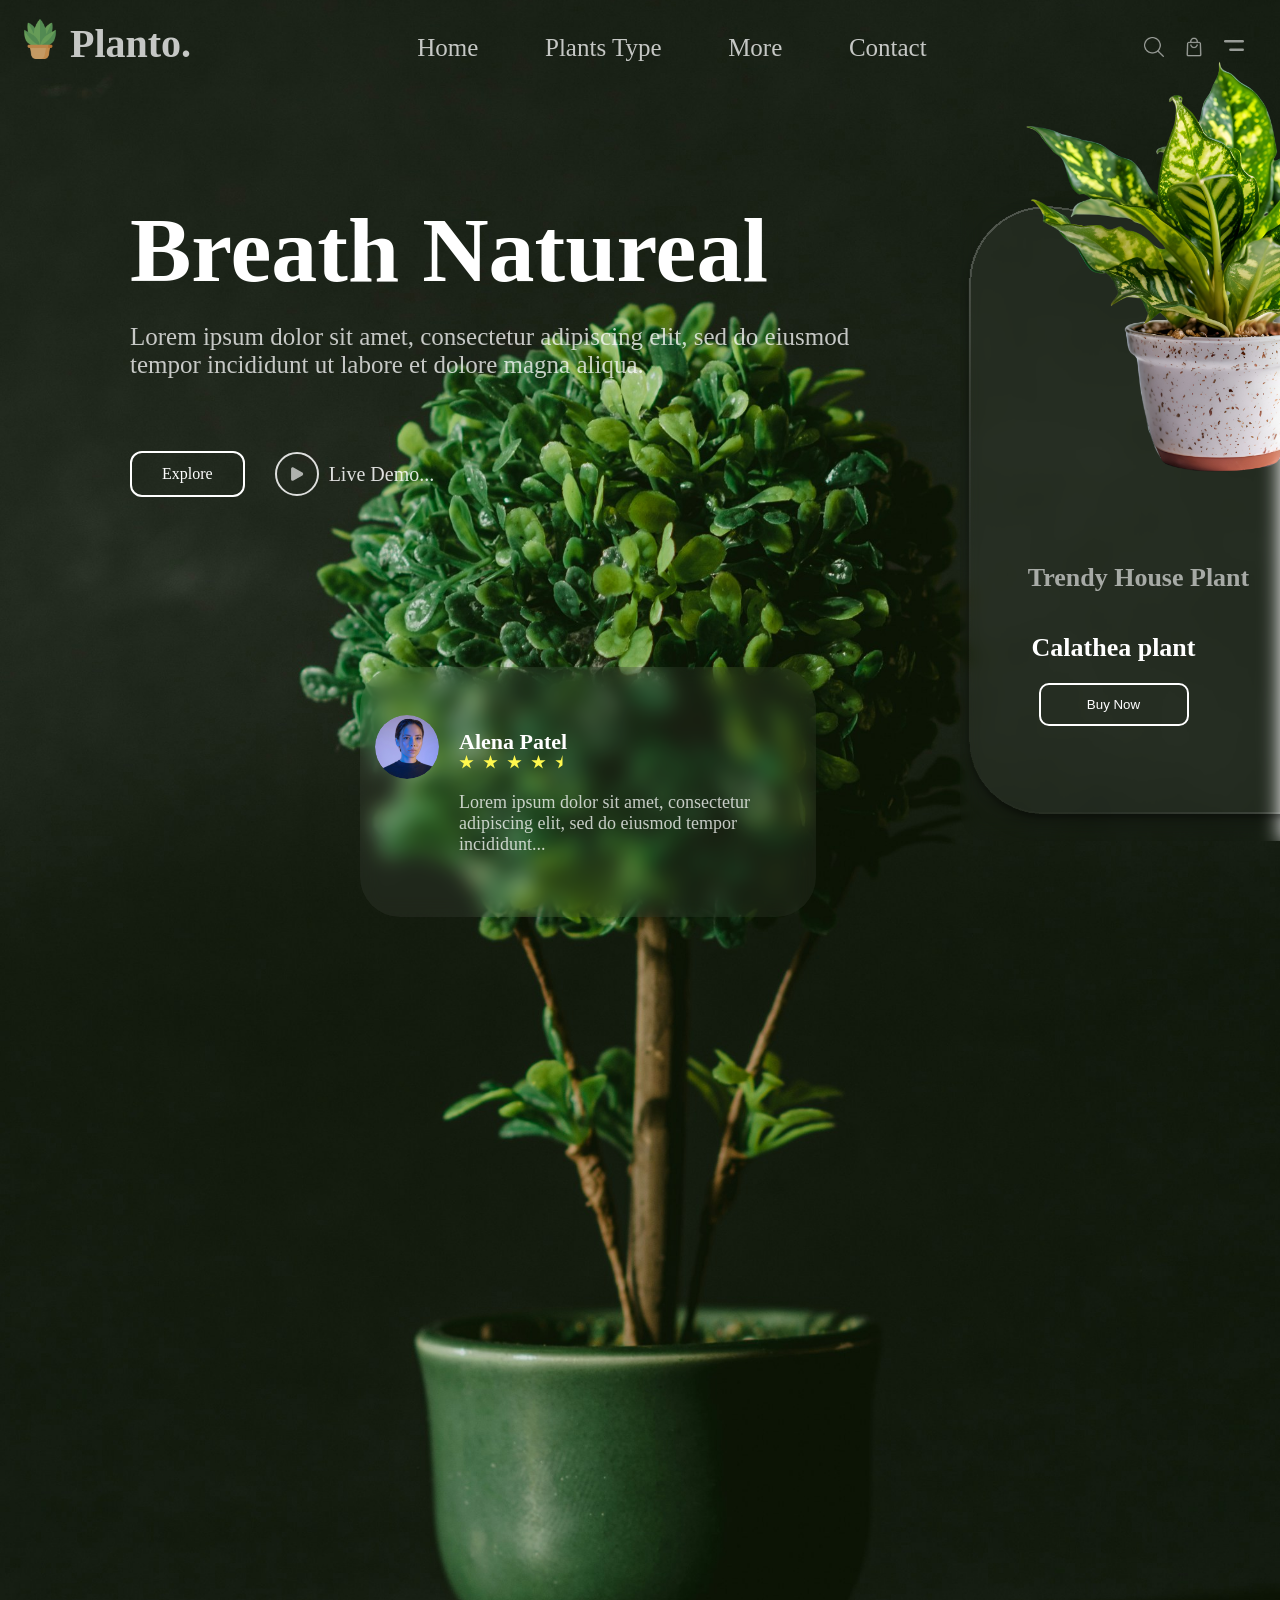
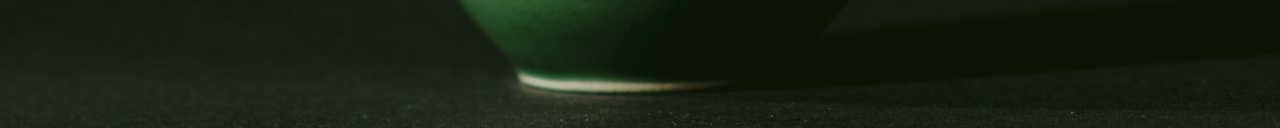
==== index.html @ 2a3813ea "changed" ====
<!DOCTYPE html>
<html lang="en">

<head>
    <meta charset="UTF-8">
    <meta name="viewport" content="width=device-width, initial-scale=1.0">
    <title>PLANTO</title>
    <link rel="stylesheet" href="style.css">
</head>

<body>
    <div class="box"></div>
    <header>
        <h3 class="Planto">Planto.</h3>

        <div class="nav">

            <ul class="headnav">
                <li>Home</li>
                <li>Plants Type</li>
                <li>More</li>
                <li>Contact</li>
            </ul>

            <div class="icon">
                <a href="#"><img src="img/search-interface-symbol 1.svg  " alt="icon"></a>
                <a href="#"> <img src="img/bag 1.svg" alt="icon"></a>
                <a href="#"> <img src="img/Group 3.svg" alt=""></a>

            </div>
        </div>
    </header>
    <main>
       <section class="hero">
  <div class="hero__content">
    <h1>Breath Natureal</h1>
    <p>Lorem ipsum dolor sit amet, consectetur adipiscing elit, sed do eiusmod tempor incididunt ut labore et dolore magna aliqua.</p><br>
    
    <div class="hero__buttons">
      <a href="#" class="btn">Explore</a>
     <div class="live-demo">
  <div class="circle">
  
    <img src="img/Polygon 2.svg" alt="play icon" />
  </div>
  <span>Live Demo...</span>
</div>

    </div>
  </div>

  <div class="hero__image"></div>

  <div class="hero__card">
    <img src="img/c8eb5b1abede1308e0eaf899d1f7faae62a0c2f6.png" alt="plant">
    <h5>Trendy House Plant</h5>
    <h2>Calathea plant</h2>
    <button>Buy Now</button>
  </div>

  <div class="hero__review">
    <img src="img/unsplash_3TLl_97HNJo.svg" class="avatar" />
    <div class="review__info">
      <p class="name">Alena Patel</p>
      <img src="img/Group 7.svg" alt="stars" ><br><br>
      <p class="text">Lorem ipsum dolor sit amet, consectetur adipiscing elit, sed do eiusmod tempor incididunt...</p>
    </div>
  </div>
</section>


    </main>


</body>

</html>
---- style.css ----
* {
    margin: 0;
    padding: 0;
    box-sizing: border-box;
}

html {
    font-family: inherit, "Inter", sans-serif;
    scroll-behavior: smooth;
}

/* .lalala */

.box {
    position: absolute;
    width: 100%;
    height: 135vw;
    background: url(img/fa0765984e44f85e1a04562f820f1492949a1257.jpg);
    z-index: -1;
    background-position: center;
    background-size: cover;
}


/*                    header start      */
header {
    width: 100%;
    height: 13vh;

}

.Planto {
    position: relative;
    width: 99px;
    height: 34px;
    font-size: 40px;
    top: 20px;
    left: 70px;
    opacity: 0.75;
    color: white;
    z-index: 1;

}


.Planto::before {
    display: inline-block;
    left: -50px;
    top: -1px;
    content: "";
    position: absolute;
    width: 40px;
    height: 40px;
    background: url(img/5e88b52117aa40baa6a96e43b5c4e57858edaa47.png);
    background-size: cover;
    z-index: 10;
}



.nav {
    display: flex;
    width: 100%;
    justify-content: flex-end;
    align-items: center;


}

.headnav {
    display: flex;
    justify-content: space-around;
    flex-wrap: wrap;
    font-size: 25px;
    width: 45%;
    height: 26px;
    top: 66px;
    left: 20%;
    opacity: 0.75;
    color: white;
    list-style: none;
}

.icon {

    width: 30%;
    height: 20px;
    display: flex;
    justify-content: end;
    opacity: 0.75;
    padding-right: 2%;


    img {
        margin-inline: 10px;
        width: 20px;

    }

}

/*                          header end            */
/*                          @media query for header  */
@media screen and (max-width: 480px) {

    header {
        height: 220vw;

    }

    .Planto {
        top: 33px;
        left: 30px;
        font-size: 15px;


    }

    .Planto::before {

        left: -45px;
        top: -6px;
        width: 80px;
        height: 80px;
    }

    .headnav {
        display: none;
    }



    img {
        margin-inline: 5px;

    }

}

@media screen and (max-width: 768px) {


    .Planto {
        top: 33px;
        left: 32px;
        font-size: 20px;


    }

    .Planto::before {

        left: -30px;
        top: -12px;
        width: 30px;
        height: 30px;
    }

    .headnav {
        display: none;
    }


}

@media screen and (max-width: 768px) {


    .headnav {
        font-size: 20px;
        width: 445px;
        height: 26px;
        top: 66px;
    }




}

.icon {
    width: 25%;
}

/*                           media query end                       */
/* ------------------------main start ------------------------------- */


.hero {
  display: grid;
  grid-template-areas: 
    "content image card"
    "review image card";
  grid-template-columns: 1fr 1fr 1fr;
  padding: 80px 60px;

  color: white;
  gap: 40px;
  position: relative;
}

.hero__content {
  grid-area: content;
  display: flex;
  flex-direction: column;
  justify-content: center;
  gap: 20px;
}

.hero__content h1 {
  font-size: 92px;
  font-weight: 600;
  margin-left: 70px;
}

.hero__content p {
  font-size: 25px;
  opacity: 0.75;
  border-radius: 3px;
  width: 750px;
  height: 50px;
    margin-left: 70px;
}

.hero__buttons {
  display: flex;
  align-items: center;
  gap: 30px;
  margin-top: 20px;
    margin-left: 70px;
}

.btn {
  padding: 12px 30px;
  border: 2px solid white;
  border-radius: 12px;
  background: transparent;
  color: white;
  text-decoration: none;
  font-size: 16px;
}

.live-demo {
  display: flex;
  align-items: center;
  gap: 10px;
  font-size: 16px;
  color: white;
  opacity: 0.85;
}
span{
    font-size: 20px;
}

.circle {
  width: 44px;
  height: 44px;
  border: 2px solid white;
  border-radius: 50%;
  display: flex;
  align-items: center;
  justify-content: center;
}
.circle img {
  width: 14px;
  height: 14px;
}

.hero__image {


  
  height: 500px;
  position: absolute;
  left: 33%;
  top: 50px;
  z-index: 0;
}



.hero__card {
  grid-area: card;
background-image: url(img/Rectangle\ 2.svg);
background-size: cover;
background-position: center;
width: 512px;
height: 644px;
  backdrop-filter: blur(10px);
  border-radius: 30px;
  padding: 30px;
  text-align: center;
  display: flex;
  flex-direction: column;
  align-items: center;
  justify-content: center;
}

.hero__card img {
 
  object-fit: contain;
  margin-bottom: 70px;
  width: 459px;
  height: 450px;
  margin-top: -270px;
}

.hero__card h5 {
  font-size: 26px;
  opacity: 0.6;
  margin-bottom: 40px;
  margin-left:-155px;
  
}

.hero__card h2 {
  font-size: 26px;
  margin-bottom: 20px;
   margin-left:-205px;
}

.hero__card button {
  padding: 12px 28px;
  border: 2px solid white;
  background: transparent;
  color: white;
  border-radius: 10px;
  cursor: pointer;
    margin-left:-205px;
    width: 150px;
}


.hero__review {
  grid-area: review;
  background: rgba(255, 255, 255, 0.05);
  backdrop-filter: blur(10px);
  border-radius: 40px;
 display: flex;
  gap: 20px;
  align-items: center;
  width: 456px;
  height: 250px;
  margin-left: 300px;
  margin-top: 130px;


}

.avatar {
  width: 64px;
  height: 64px;
  border-radius: 50%;
  margin-top: -90px;
  margin-left:15px;
}

.review__info .name {
  font-weight: bold;
  font-size: 22px;


}

.review__info .text {
 
  font-size: 18px;
  opacity: 0.75;
}

    

/* -------------main-section1 end--------- */

/* ---------@media query for section1----------- */
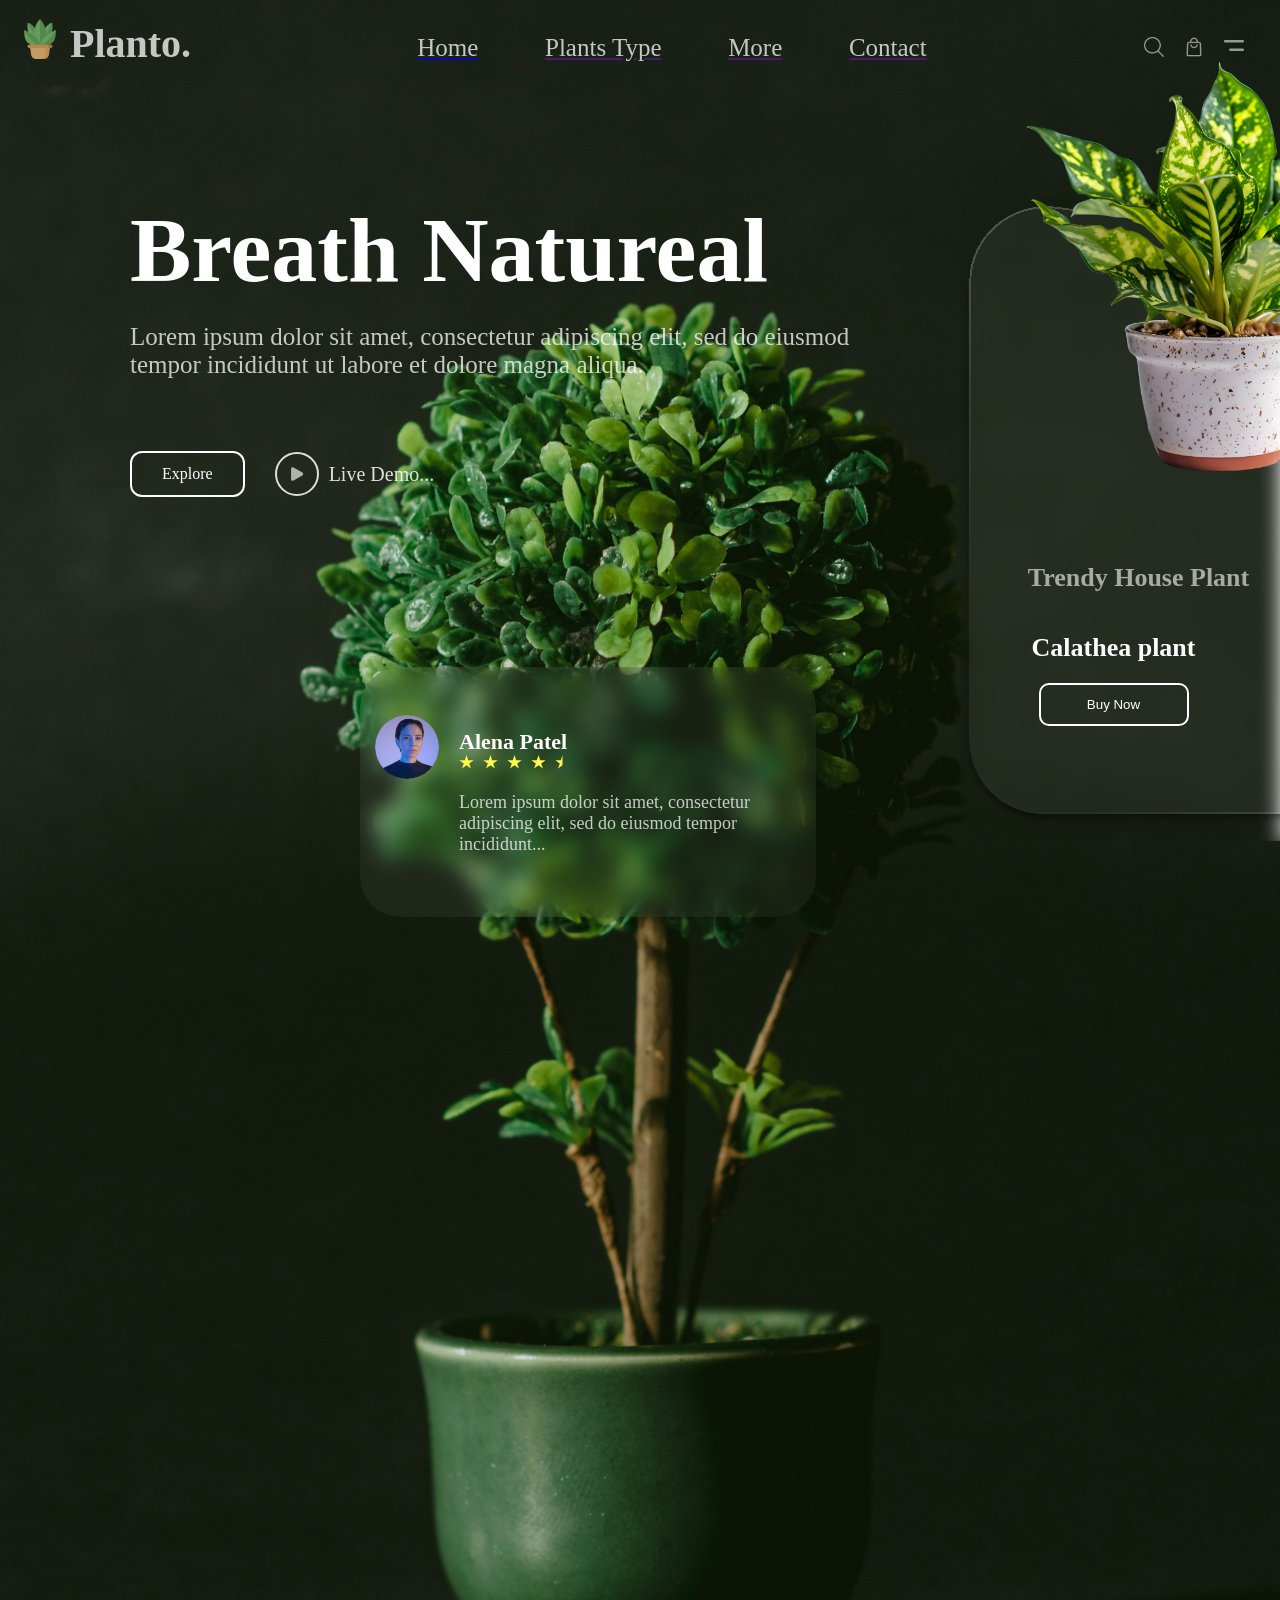
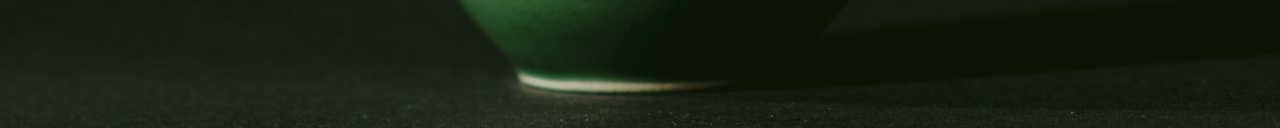
==== commit 9067ff31: "chanced" ====
--- a/index.html
+++ b/index.html
@@ -2,74 +2,82 @@
 <html lang="en">
 
 <head>
-    <meta charset="UTF-8">
-    <meta name="viewport" content="width=device-width, initial-scale=1.0">
-    <title>PLANTO</title>
-    <link rel="stylesheet" href="style.css">
+  <meta charset="UTF-8">
+  <meta name="viewport" content="width=device-width, initial-scale=1.0">
+  <title>PLANTO</title>
+  <link rel="stylesheet" href="style.css">
 </head>
 
 <body>
-    <div class="box"></div>
-    <header>
-        <h3 class="Planto">Planto.</h3>
+  <div class="box"></div>
+  <header>
+    <h3 class="Planto">Planto.</h3>
 
-        <div class="nav">
+    <div class="nav">
 
-            <ul class="headnav">
-                <li>Home</li>
-                <li>Plants Type</li>
-                <li>More</li>
-                <li>Contact</li>
-            </ul>
+      <ul class="headnav">
+        <a href="#">
+          <li>Home</li>
+        </a>
+     <a href="">   <li>Plants Type</li></a>
+        <a href="">
+          <li>More</li>
+        </a>
+        <a href="">
+          <li>Contact</li>
+        </a>
+      </ul>
 
-            <div class="icon">
-                <a href="#"><img src="img/search-interface-symbol 1.svg  " alt="icon"></a>
-                <a href="#"> <img src="img/bag 1.svg" alt="icon"></a>
-                <a href="#"> <img src="img/Group 3.svg" alt=""></a>
+      <div class="icon">
+        <a href="#"><img src="img/search-interface-symbol 1.svg  " alt="icon"></a>  
+        <a href="#"> <img src="img/bag 1.svg" alt="icon"></a>
+        <a href="#"> <img src="img/Group 3.svg" alt=""></a>
 
+      </div>
+    </div>
+  </header>
+  <main>
+    <section class="hero">
+      <div class="hero__content">
+        <h1>Breath Natureal</h1>
+        <p>Lorem ipsum dolor sit amet, consectetur adipiscing elit, sed do eiusmod tempor incididunt ut labore et dolore
+          magna aliqua.</p><br>
+
+        <div class="hero__buttons">
+          <a href="#" class="btn">Explore</a>
+          <div class="live-demo">
+            <div class="circle">
+
+              <img src="img/Polygon 2.svg" alt="play icon" />
             </div>
+            <span>Live Demo...</span>
+          </div>
+
         </div>
-    </header>
-    <main>
-       <section class="hero">
-  <div class="hero__content">
-    <h1>Breath Natureal</h1>
-    <p>Lorem ipsum dolor sit amet, consectetur adipiscing elit, sed do eiusmod tempor incididunt ut labore et dolore magna aliqua.</p><br>
-    
-    <div class="hero__buttons">
-      <a href="#" class="btn">Explore</a>
-     <div class="live-demo">
-  <div class="circle">
-  
-    <img src="img/Polygon 2.svg" alt="play icon" />
-  </div>
-  <span>Live Demo...</span>
-</div>
+      </div>
 
-    </div>
-  </div>
+      <div class="hero__image"></div>
 
-  <div class="hero__image"></div>
+      <div class="hero__card">
+        <img src="img/c8eb5b1abede1308e0eaf899d1f7faae62a0c2f6.png" alt="plant">
+        <h5>Trendy House Plant</h5>
+        <h2>Calathea plant</h2>
+        <button>Buy Now</button>
+      </div>
 
-  <div class="hero__card">
-    <img src="img/c8eb5b1abede1308e0eaf899d1f7faae62a0c2f6.png" alt="plant">
-    <h5>Trendy House Plant</h5>
-    <h2>Calathea plant</h2>
-    <button>Buy Now</button>
-  </div>
-
-  <div class="hero__review">
-    <img src="img/unsplash_3TLl_97HNJo.svg" class="avatar" />
-    <div class="review__info">
-      <p class="name">Alena Patel</p>
-      <img src="img/Group 7.svg" alt="stars" ><br><br>
-      <p class="text">Lorem ipsum dolor sit amet, consectetur adipiscing elit, sed do eiusmod tempor incididunt...</p>
-    </div>
-  </div>
-</section>
+      <div class="hero__review">
+        <img src="img/unsplash_3TLl_97HNJo.svg" class="avatar" />
+        <div class="review__info">
+          <p class="name">Alena Patel</p>
+          <img src="img/Group 7.svg" alt="stars"><br><br>
+          <p class="text">Lorem ipsum dolor sit amet, consectetur adipiscing elit, sed do eiusmod tempor incididunt...
+          </p>
+        </div>
+      </div>
+    </section>
 
 
-    </main>
+  </main>
 
 
 </body>
--- a/style.css
+++ b/style.css
@@ -1,164 +1,186 @@
 * {
-    margin: 0;
-    padding: 0;
-    box-sizing: border-box;
+  margin: 0;
+  padding: 0;
+  box-sizing: border-box;
 }
 
 html {
-    font-family: inherit, "Inter", sans-serif;
-    scroll-behavior: smooth;
+  font-family: inherit, "Inter", sans-serif;
+  scroll-behavior: smooth;
 }
 
 /* .lalala */
 
 .box {
-    position: absolute;
-    width: 100%;
-    height: 135vw;
-    background: url(img/fa0765984e44f85e1a04562f820f1492949a1257.jpg);
-    z-index: -1;
-    background-position: center;
-    background-size: cover;
+  position: absolute;
+  width: 100%;
+  height: 135vw;
+  background: url(img/fa0765984e44f85e1a04562f820f1492949a1257.jpg);
+  z-index: -1;
+  background-position: center;
+  background-size: cover;
 }
 
 
 /*                    header start      */
 header {
-    width: 100%;
-    height: 13vh;
+  width: 100%;
+  height: 13vh;
 
 }
 
 .Planto {
-    position: relative;
-    width: 99px;
-    height: 34px;
-    font-size: 40px;
-    top: 20px;
-    left: 70px;
-    opacity: 0.75;
-    color: white;
-    z-index: 1;
-
-}
+  position: relative;
+  width: 99px;
+  height: 34px;
+  font-size: 40px;
+  top: 20px;
+  left: 70px;
+  opacity: 0.75;
+  color: white;
+  z-index: 1;
+  transition: all 0.3s ease;
+}
+
+.Planto:hover {
+  color: #23ce3a;
+  opacity: 1;
+  transform: scale(1.05);
+}
+
 
 
 .Planto::before {
-    display: inline-block;
-    left: -50px;
-    top: -1px;
-    content: "";
-    position: absolute;
-    width: 40px;
-    height: 40px;
-    background: url(img/5e88b52117aa40baa6a96e43b5c4e57858edaa47.png);
-    background-size: cover;
-    z-index: 10;
+  display: inline-block;
+  left: -50px;
+  top: -1px;
+  content: "";
+  position: absolute;
+  width: 40px;
+  height: 40px;
+  background: url(img/5e88b52117aa40baa6a96e43b5c4e57858edaa47.png);
+  background-size: cover;
+  z-index: 10;
 }
 
 
 
 .nav {
-    display: flex;
-    width: 100%;
-    justify-content: flex-end;
-    align-items: center;
+  display: flex;
+  width: 100%;
+  justify-content: flex-end;
+  align-items: center;
 
 
 }
 
 .headnav {
-    display: flex;
-    justify-content: space-around;
-    flex-wrap: wrap;
-    font-size: 25px;
-    width: 45%;
-    height: 26px;
-    top: 66px;
-    left: 20%;
-    opacity: 0.75;
-    color: white;
-    list-style: none;
-}
+  display: flex;
+  justify-content: space-around;
+  flex-wrap: wrap;
+  font-size: 25px;
+  width: 45%;
+  height: 26px;
+  top: 66px;
+  left: 20%;
+  opacity: 0.75;
+  color: white;
+
+
+
+
+  a {
+    li {
+      color: white;
+      list-style: none;
+    }
+
+  }
+}
+
+
 
 .icon {
-
-    width: 30%;
-    height: 20px;
-    display: flex;
-    justify-content: end;
-    opacity: 0.75;
-    padding-right: 2%;
-
-
-    img {
-        margin-inline: 10px;
-        width: 20px;
-
-    }
-
-}
+  width: 30%;
+  height: 20px;
+  display: flex;
+  justify-content: end;
+  opacity: 0.75;
+  padding-right: 2%;
+}
+
+.icon a img {
+  margin-inline: 10px;
+  width: 20px;
+  transition: transform 0.3s ease, opacity 0.3s ease;
+}
+
+.icon a img:hover {
+  transform: scale(1.2);
+  opacity: 1;
+}
+
 
 /*                          header end            */
 /*                          @media query for header  */
 @media screen and (max-width: 480px) {
 
-    header {
-        height: 220vw;
-
-    }
-
-    .Planto {
-        top: 33px;
-        left: 30px;
-        font-size: 15px;
-
-
-    }
-
-    .Planto::before {
-
-        left: -45px;
-        top: -6px;
-        width: 80px;
-        height: 80px;
-    }
-
-    .headnav {
-        display: none;
-    }
-
-
-
-    img {
-        margin-inline: 5px;
-
-    }
+  header {
+    height: 220vw;
+
+  }
+
+  .Planto {
+    top: 33px;
+    left: 30px;
+    font-size: 15px;
+
+
+  }
+
+  .Planto::before {
+
+    left: -45px;
+    top: -6px;
+    width: 80px;
+    height: 80px;
+  }
+
+  .headnav {
+    display: none;
+  }
+
+
+
+  img {
+    margin-inline: 5px;
+
+  }
 
 }
 
 @media screen and (max-width: 768px) {
 
 
-    .Planto {
-        top: 33px;
-        left: 32px;
-        font-size: 20px;
-
-
-    }
-
-    .Planto::before {
-
-        left: -30px;
-        top: -12px;
-        width: 30px;
-        height: 30px;
-    }
-
-    .headnav {
-        display: none;
-    }
+  .Planto {
+    top: 33px;
+    left: 32px;
+    font-size: 20px;
+
+
+  }
+
+  .Planto::before {
+
+    left: -30px;
+    top: -12px;
+    width: 30px;
+    height: 30px;
+  }
+
+  .headnav {
+    display: none;
+  }
 
 
 }
@@ -166,12 +188,12 @@
 @media screen and (max-width: 768px) {
 
 
-    .headnav {
-        font-size: 20px;
-        width: 445px;
-        height: 26px;
-        top: 66px;
-    }
+  .headnav {
+    font-size: 20px;
+    width: 445px;
+    height: 26px;
+    top: 66px;
+  }
 
 
 
@@ -179,7 +201,7 @@
 }
 
 .icon {
-    width: 25%;
+  width: 25%;
 }
 
 /*                           media query end                       */
@@ -188,7 +210,7 @@
 
 .hero {
   display: grid;
-  grid-template-areas: 
+  grid-template-areas:
     "content image card"
     "review image card";
   grid-template-columns: 1fr 1fr 1fr;
@@ -219,7 +241,7 @@
   border-radius: 3px;
   width: 750px;
   height: 50px;
-    margin-left: 70px;
+  margin-left: 70px;
 }
 
 .hero__buttons {
@@ -227,7 +249,7 @@
   align-items: center;
   gap: 30px;
   margin-top: 20px;
-    margin-left: 70px;
+  margin-left: 70px;
 }
 
 .btn {
@@ -238,7 +260,15 @@
   color: white;
   text-decoration: none;
   font-size: 16px;
-}
+  transition: all 0.3s ease;
+}
+
+.btn:hover {
+  background-color: white;
+  color: black;
+  transform: scale(1.05);
+}
+
 
 .live-demo {
   display: flex;
@@ -248,8 +278,9 @@
   color: white;
   opacity: 0.85;
 }
-span{
-    font-size: 20px;
+
+span {
+  font-size: 20px;
 }
 
 .circle {
@@ -260,16 +291,30 @@
   display: flex;
   align-items: center;
   justify-content: center;
-}
+  transition: all 0.3s ease;
+  cursor: pointer;
+}
+
+.circle:hover {
+  background-color: white;
+  transform: scale(1.1);
+}
+
 .circle img {
   width: 14px;
   height: 14px;
-}
+  transition: filter 0.3s ease;
+}
+
+.circle:hover img {
+  filter: invert(1);
+}
+
 
 .hero__image {
 
 
-  
+
   height: 500px;
   position: absolute;
   left: 33%;
@@ -281,11 +326,11 @@
 
 .hero__card {
   grid-area: card;
-background-image: url(img/Rectangle\ 2.svg);
-background-size: cover;
-background-position: center;
-width: 512px;
-height: 644px;
+  background-image: url(img/Rectangle\ 2.svg);
+  background-size: cover;
+  background-position: center;
+  width: 512px;
+  height: 644px;
   backdrop-filter: blur(10px);
   border-radius: 30px;
   padding: 30px;
@@ -297,7 +342,7 @@
 }
 
 .hero__card img {
- 
+
   object-fit: contain;
   margin-bottom: 70px;
   width: 459px;
@@ -309,14 +354,14 @@
   font-size: 26px;
   opacity: 0.6;
   margin-bottom: 40px;
-  margin-left:-155px;
-  
+  margin-left: -155px;
+
 }
 
 .hero__card h2 {
   font-size: 26px;
   margin-bottom: 20px;
-   margin-left:-205px;
+  margin-left: -205px;
 }
 
 .hero__card button {
@@ -326,17 +371,23 @@
   color: white;
   border-radius: 10px;
   cursor: pointer;
-    margin-left:-205px;
-    width: 150px;
-}
-
+  margin-left: -205px;
+  width: 150px;
+  transition: all 0.3s ease;
+}
+
+.hero__card button:hover {
+  background-color: white;
+  color: black;
+  transform: scale(1.05);
+}
 
 .hero__review {
   grid-area: review;
   background: rgba(255, 255, 255, 0.05);
   backdrop-filter: blur(10px);
   border-radius: 40px;
- display: flex;
+  display: flex;
   gap: 20px;
   align-items: center;
   width: 456px;
@@ -352,7 +403,7 @@
   height: 64px;
   border-radius: 50%;
   margin-top: -90px;
-  margin-left:15px;
+  margin-left: 15px;
 }
 
 .review__info .name {
@@ -363,15 +414,167 @@
 }
 
 .review__info .text {
- 
+
   font-size: 18px;
   opacity: 0.75;
 }
 
-    
+
 
 /* -------------main-section1 end--------- */
 
 /* ---------@media query for section1----------- */
 
-
+@media screen and (max-width: 480px) {
+  .hero {
+    display: flex;
+    flex-direction: column;
+    padding: 20px 10px;
+    gap: 20px;
+  }
+
+  .hero__content h1 {
+    font-size: 28px;
+    margin-left: 0;
+    text-align: center;
+  }
+
+  .hero__content p {
+    font-size: 14px;
+    width: 100%;
+    height: auto;
+    margin-left: 0;
+    text-align: center;
+  }
+
+  .hero__buttons {
+    flex-direction: column;
+    align-items: center;
+    margin-left: 0;
+  }
+
+  .hero__image {
+    position: static;
+    height: 180px;
+    width: 100%;
+    background-size: cover;
+    background-repeat: no-repeat;
+    background-position: center;
+  }
+
+  .hero__card {
+    width: 100%;
+    height: auto;
+    padding: 15px;
+    background-size: cover;
+    margin: 0 auto;
+  }
+
+  .hero__card img {
+    width: 100%;
+    height: auto;
+    margin-top: 0;
+  }
+
+  .hero__card h5,
+  .hero__card h2,
+  .hero__card button {
+    margin-left: 0;
+    text-align: center;
+  }
+
+  .hero__review {
+    flex-direction: column;
+    width: 100%;
+    height: auto;
+    margin: 0 auto;
+    padding: 15px;
+    text-align: center;
+  }
+
+  .avatar {
+    margin: 0 auto;
+  }
+
+  .review__info .text {
+    font-size: 14px;
+  }
+
+  .review__info .name {
+    font-size: 16px;
+  }
+}
+
+@media screen and (max-width: 768px) {
+  .hero {
+    display: flex;
+    flex-direction: column;
+    padding: 20px;
+    gap: 30px;
+  }
+
+  .hero__content h1 {
+    font-size: 36px;
+    margin-left: 0;
+    text-align: center;
+  }
+
+  .hero__content p {
+    font-size: 16px;
+    width: 100%;
+    height: auto;
+    margin-left: 0;
+    text-align: center;
+  }
+
+  .hero__buttons {
+    flex-direction: column;
+    align-items: center;
+    margin-left: 0;
+  }
+
+  .hero__image {
+    position: static;
+    height: 200px;
+    width: 100%;
+    background-size: cover;
+  }
+
+  .hero__card {
+    width: 100%;
+    height: auto;
+    padding: 20px;
+    background-size: cover;
+    margin: 0 auto;
+  }
+
+  .hero__card img {
+    width: 100%;
+    height: auto;
+    margin-top: 0;
+  }
+
+  .hero__card h5,
+  .hero__card h2,
+  .hero__card button {
+    margin-left: 0;
+    text-align: center;
+  }
+
+  .hero__review {
+    flex-direction: column;
+    width: 100%;
+    height: auto;
+    margin: 0 auto;
+    padding: 15px;
+  }
+
+  .avatar {
+    margin: 0;
+  }
+
+  .review__info {
+    text-align: center;
+  }
+}
+
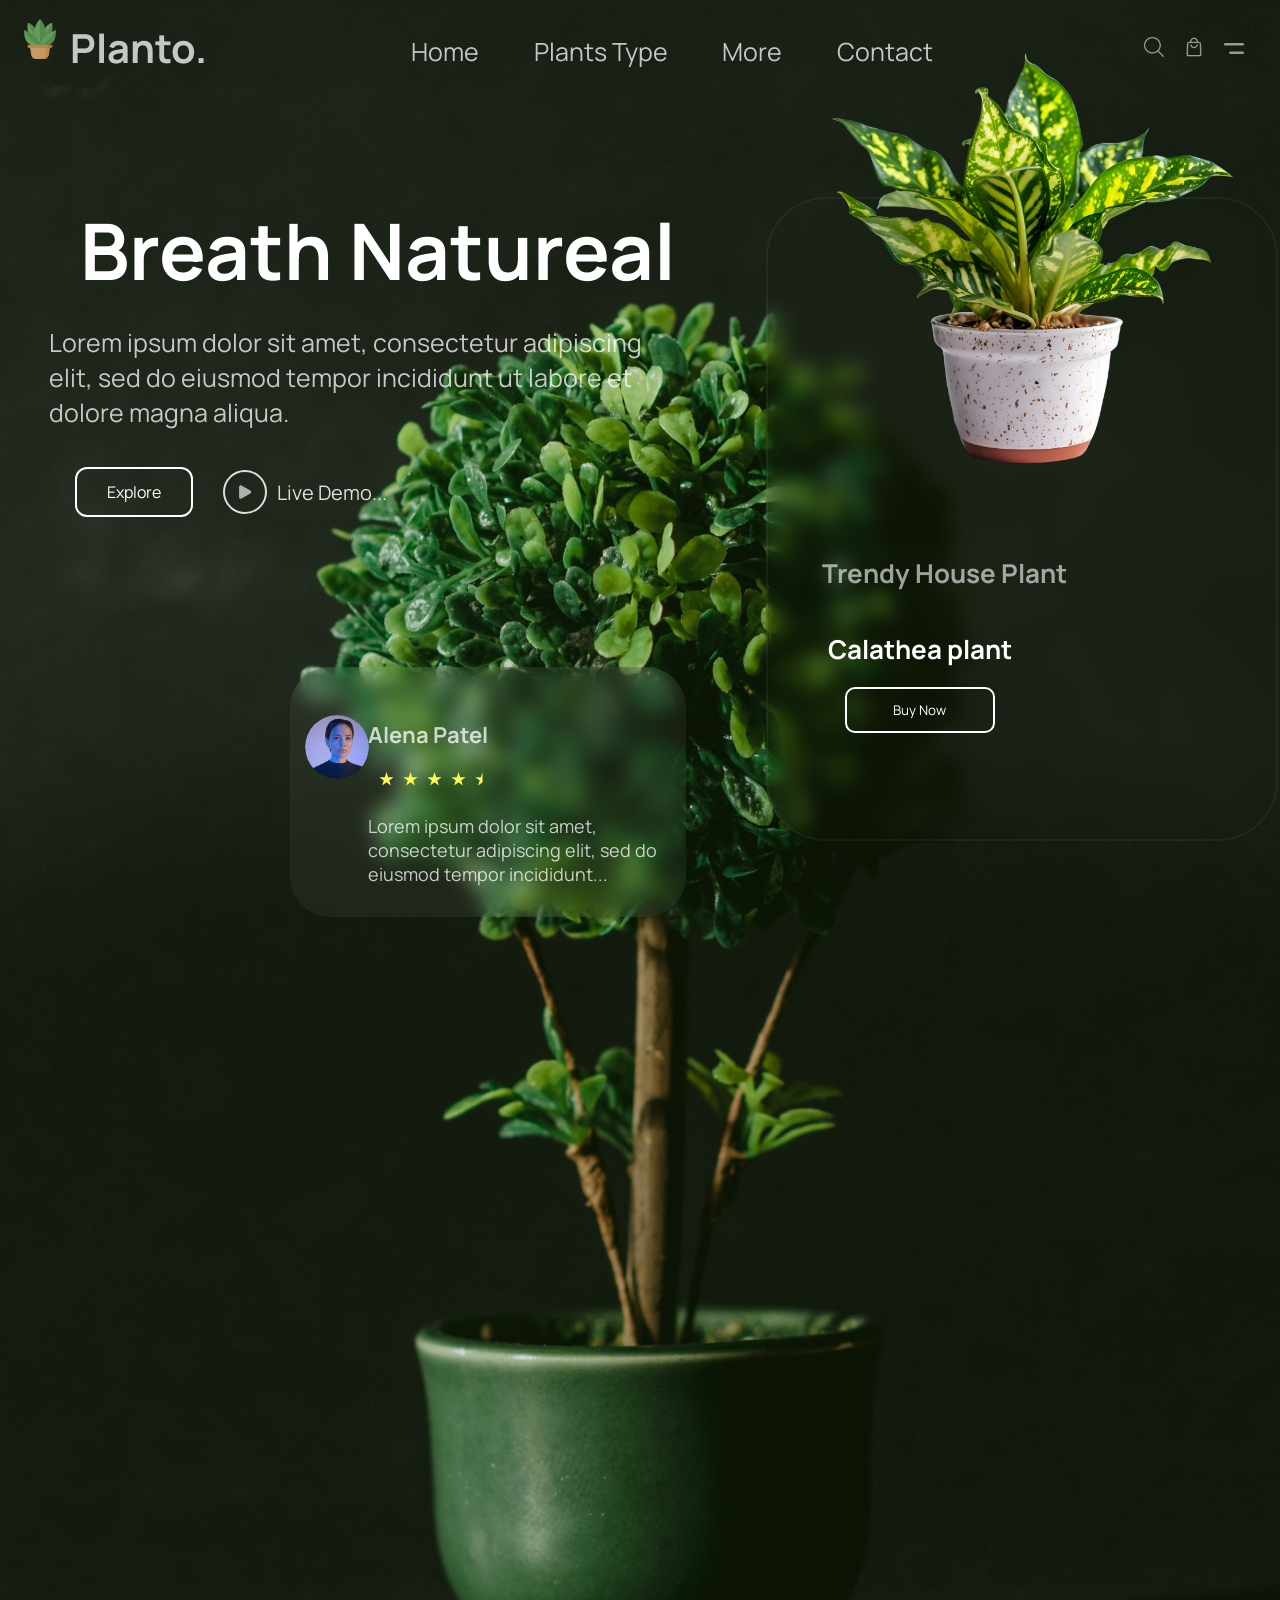
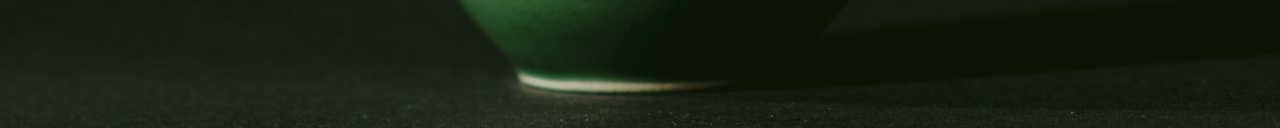
==== commit c9b69687: "changed" ====
--- a/index.html
+++ b/index.html
@@ -16,20 +16,22 @@
     <div class="nav">
 
       <ul class="headnav">
-        <a href="#">
-          <li>Home</li>
-        </a>
-     <a href="">   <li>Plants Type</li></a>
-        <a href="">
-          <li>More</li>
-        </a>
-        <a href="">
-          <li>Contact</li>
-        </a>
+
+        <li><a href="#">Home</a></li>
+
+
+        <li><a href="#">Plants Type</a></li>
+
+
+        <li><a href="#">More</a></li>
+
+
+        <li><a href="#">Contact</a></li>
+
       </ul>
 
       <div class="icon">
-        <a href="#"><img src="img/search-interface-symbol 1.svg  " alt="icon"></a>  
+        <a href="#"><img src="img/search-interface-symbol 1.svg  " alt="icon"></a>
         <a href="#"> <img src="img/bag 1.svg" alt="icon"></a>
         <a href="#"> <img src="img/Group 3.svg" alt=""></a>
 
@@ -38,10 +40,14 @@
   </header>
   <main>
     <section class="hero">
+
       <div class="hero__content">
-        <h1>Breath Natureal</h1>
-        <p>Lorem ipsum dolor sit amet, consectetur adipiscing elit, sed do eiusmod tempor incididunt ut labore et dolore
-          magna aliqua.</p><br>
+        <div class="zero_content">
+          <h1>Breath Natureal</h1>
+          <br><p class="pragraf-hero">Lorem ipsum dolor sit amet, consectetur adipiscing elit, sed do eiusmod tempor
+            incididunt ut labore et dolore
+            magna aliqua.</p>
+        </div><br>
 
         <div class="hero__buttons">
           <a href="#" class="btn">Explore</a>
@@ -52,8 +58,19 @@
             </div>
             <span>Live Demo...</span>
           </div>
+        </div>
+        <div class="hero__review">
+          <img src="img/unsplash_3TLl_97HNJo.svg" class="avatar" />
+          <div class="review__info">
+            <p class="name">Alena Patel</p>
+            <img src="img/Group 7.svg" alt="stars"><br><br>
+            <p class="text">Lorem ipsum dolor sit amet, consectetur adipiscing elit, sed do eiusmod tempor
+              incididunt...
+            </p>
+          </div>
+        </div>  
 
-        </div>
+      </div>
       </div>
 
       <div class="hero__image"></div>
@@ -65,15 +82,7 @@
         <button>Buy Now</button>
       </div>
 
-      <div class="hero__review">
-        <img src="img/unsplash_3TLl_97HNJo.svg" class="avatar" />
-        <div class="review__info">
-          <p class="name">Alena Patel</p>
-          <img src="img/Group 7.svg" alt="stars"><br><br>
-          <p class="text">Lorem ipsum dolor sit amet, consectetur adipiscing elit, sed do eiusmod tempor incididunt...
-          </p>
-        </div>
-      </div>
+
     </section>
 
 
--- a/style.css
+++ b/style.css
@@ -1,7 +1,12 @@
+
+@import url('https://fonts.googleapis.com/css2?family=Inter:ital,opsz,wght@0,14..32,100..900;1,14..32,100..900&family=Manrope:wght@200..800&display=swap');
+
+
 * {
   margin: 0;
   padding: 0;
   box-sizing: border-box;
+  font-family: "Manrope" ,sans-serif;
 }
 
 html {
@@ -85,16 +90,14 @@
   left: 20%;
   opacity: 0.75;
   color: white;
-
-
-
-
-  a {
-    li {
-      color: white;
-      list-style: none;
-    }
-
+list-style: none;
+
+
+
+  li a{ 
+    color: white;
+    text-decoration: none;
+   
   }
 }
 
@@ -123,6 +126,16 @@
 
 /*                          header end            */
 /*                          @media query for header  */
+
+
+
+@media  screen and (max-width:1300px) {
+  .hero {
+    display: flex;
+    flex-direction: column;
+  }
+  
+}
 @media screen and (max-width: 480px) {
 
   header {
@@ -230,26 +243,34 @@
 }
 
 .hero__content h1 {
-  font-size: 92px;
-  font-weight: 600;
-  margin-left: 70px;
+  font-size: 78px;
+  font-weight: 690;
+  margin-left: 20px;
+}
+ .pragraf-hero{
+   font-size: 25px;
+  opacity: 0.75;
+  border-radius: 3px;
+  width: 300px;
+  height: 50px;
+  margin-left: -11px;
 }
 
 .hero__content p {
   font-size: 25px;
   opacity: 0.75;
   border-radius: 3px;
-  width: 750px;
+  width: 600px;
   height: 50px;
-  margin-left: 70px;
+  margin-left: -11px;
 }
 
 .hero__buttons {
   display: flex;
   align-items: center;
   gap: 30px;
-  margin-top: 20px;
-  margin-left: 70px;
+  margin-top: 30px;
+  margin-left: 15px;
 }
 
 .btn {
@@ -326,13 +347,14 @@
 
 .hero__card {
   grid-area: card;
-  background-image: url(img/Rectangle\ 2.svg);
+  /* background-image: url(img/Rectangle\ 2.svg); */
   background-size: cover;
   background-position: center;
   width: 512px;
   height: 644px;
   backdrop-filter: blur(10px);
-  border-radius: 30px;
+  border:2px solid rgba(255, 255, 255, 0.05);
+  border-radius: 60px;
   padding: 30px;
   text-align: center;
   display: flex;
@@ -388,15 +410,16 @@
   backdrop-filter: blur(10px);
   border-radius: 40px;
   display: flex;
-  gap: 20px;
+  gap: 10px;
   align-items: center;
-  width: 456px;
+  width: 396px;
   height: 250px;
-  margin-left: 300px;
+  margin-left: 230px;
   margin-top: 130px;
 
 
 }
+
 
 .avatar {
   width: 64px;
@@ -414,7 +437,7 @@
 }
 
 .review__info .text {
-
+width: 310px;
   font-size: 18px;
   opacity: 0.75;
 }
@@ -425,87 +448,7 @@
 
 /* ---------@media query for section1----------- */
 
-@media screen and (max-width: 480px) {
-  .hero {
-    display: flex;
-    flex-direction: column;
-    padding: 20px 10px;
-    gap: 20px;
-  }
-
-  .hero__content h1 {
-    font-size: 28px;
-    margin-left: 0;
-    text-align: center;
-  }
-
-  .hero__content p {
-    font-size: 14px;
-    width: 100%;
-    height: auto;
-    margin-left: 0;
-    text-align: center;
-  }
-
-  .hero__buttons {
-    flex-direction: column;
-    align-items: center;
-    margin-left: 0;
-  }
-
-  .hero__image {
-    position: static;
-    height: 180px;
-    width: 100%;
-    background-size: cover;
-    background-repeat: no-repeat;
-    background-position: center;
-  }
-
-  .hero__card {
-    width: 100%;
-    height: auto;
-    padding: 15px;
-    background-size: cover;
-    margin: 0 auto;
-  }
-
-  .hero__card img {
-    width: 100%;
-    height: auto;
-    margin-top: 0;
-  }
-
-  .hero__card h5,
-  .hero__card h2,
-  .hero__card button {
-    margin-left: 0;
-    text-align: center;
-  }
-
-  .hero__review {
-    flex-direction: column;
-    width: 100%;
-    height: auto;
-    margin: 0 auto;
-    padding: 15px;
-    text-align: center;
-  }
-
-  .avatar {
-    margin: 0 auto;
-  }
-
-  .review__info .text {
-    font-size: 14px;
-  }
-
-  .review__info .name {
-    font-size: 16px;
-  }
-}
-
-@media screen and (max-width: 768px) {
+/* @media screen and (max-width: 768px) {
   .hero {
     display: flex;
     flex-direction: column;
@@ -563,7 +506,7 @@
 
   .hero__review {
     flex-direction: column;
-    width: 100%;
+    width: 50%;
     height: auto;
     margin: 0 auto;
     padding: 15px;
@@ -578,3 +521,92 @@
   }
 }
 
+.box {
+
+  width: 100%;
+  height: 135vw;
+  background: url(img/fa0765984e44f85e1a04562f820f1492949a1257.jpg);
+  z-index: -1;
+  background-position: center;
+  background-size: cover; */
+} 
+@media screen and (max-width: 1300px) {
+  .hero {
+    display: flex;
+    flex-direction: column;
+    padding: 10px 5px;
+    gap: 20px;
+  }
+
+  .hero__content h1 {
+    font-size: 8px;
+
+    text-align: center;
+  }
+
+  .hero__content p {
+    font-size: 14px;
+    width: 25%;
+  
+ 
+    text-align: center;
+  }
+
+  .hero__buttons {
+    flex-direction: column;
+    align-items: center;
+  
+  }
+
+  .hero__image {
+  
+    height: 90px;
+    width: 25%;
+    background-size: cover;
+    
+    background-position: center;
+  }
+
+  .hero__card {
+    width: 50%;
+  
+    padding: 7.5px;
+    background-size: cover;
+  
+  }
+
+  .hero__card img {
+    width: 25%;
+  
+    margin-top: 0;
+  }
+
+  .hero__card h5,
+  .hero__card h2,
+  .hero__card button {
+ 
+    text-align: center;
+  }
+
+  .hero__review {
+    flex-direction: column;
+    width: 25%;
+   
+    
+    padding: 7.5px;
+    text-align: center;
+  }
+
+  .avatar {
+    margin: 0 auto;
+  }
+
+  .review__info .text {
+    font-size: 8px;
+  }
+
+  .review__info .name {
+    font-size: 10px;
+  }
+}
+
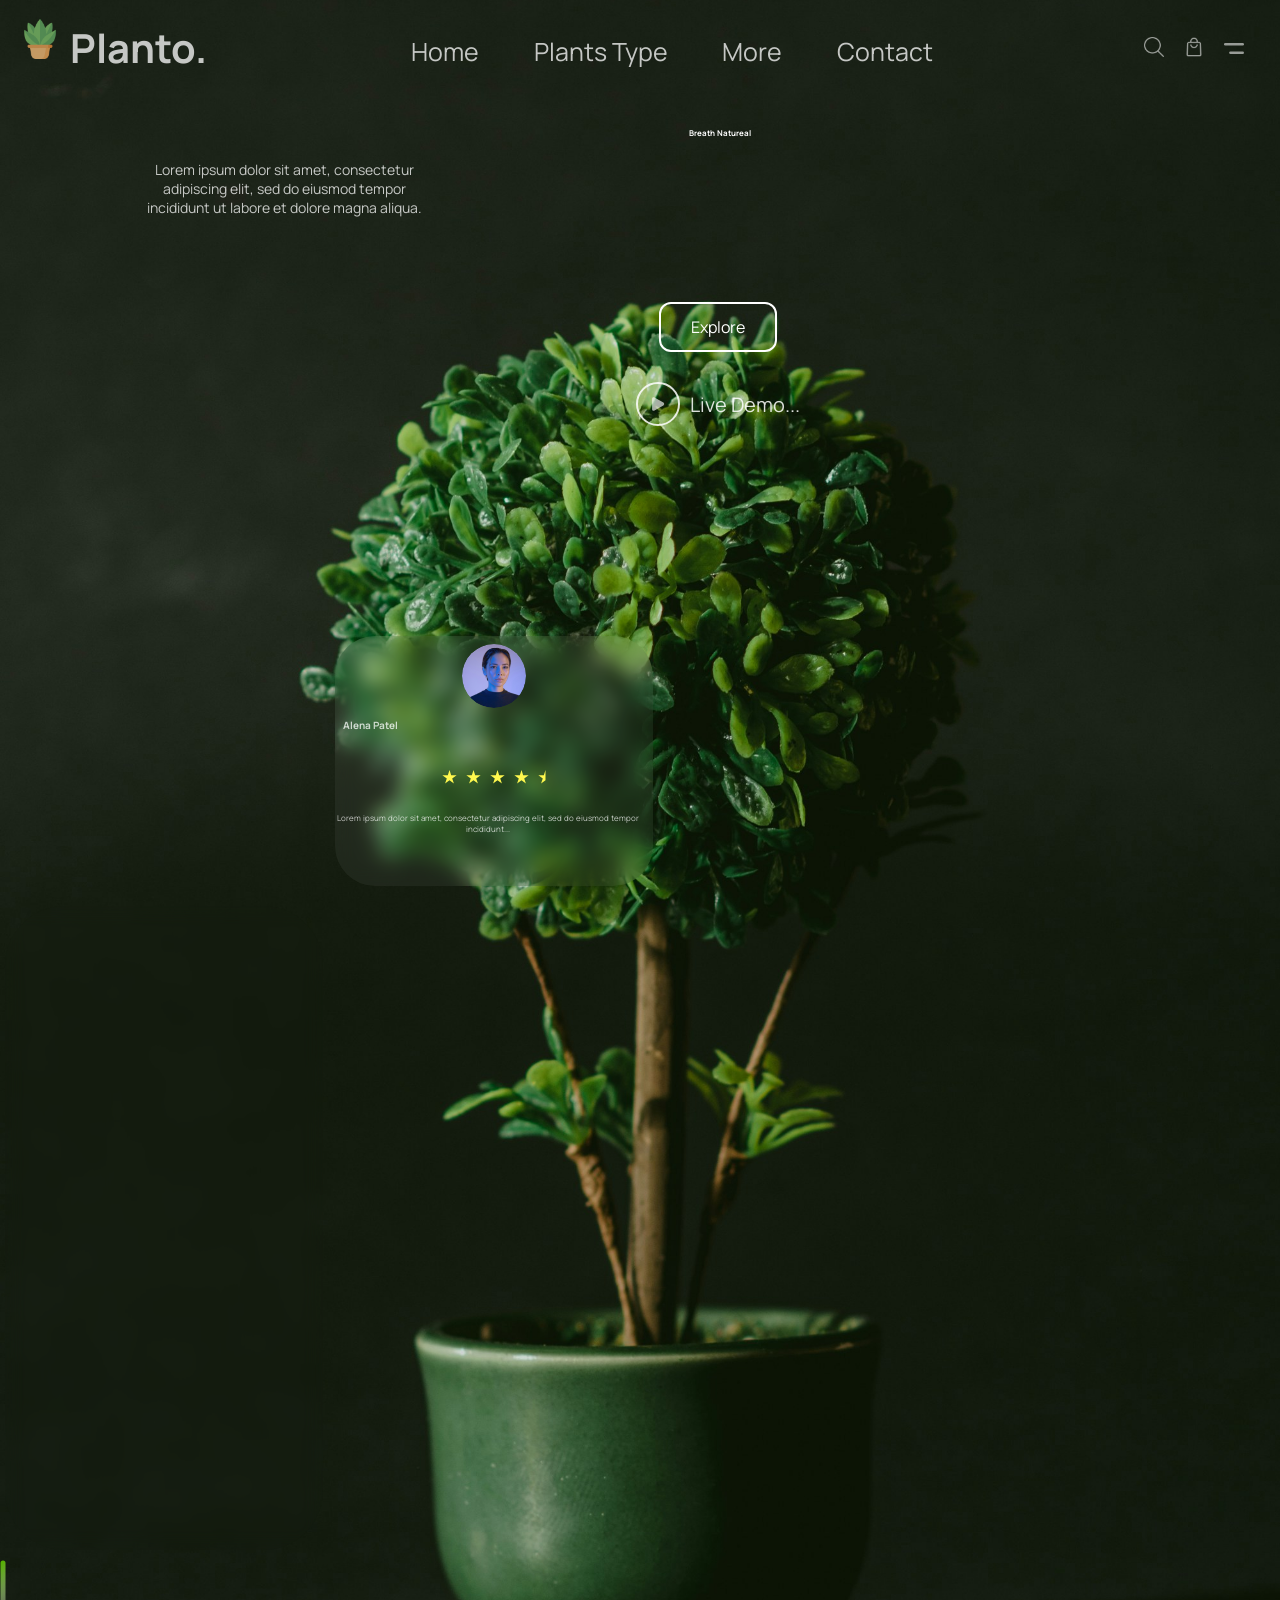
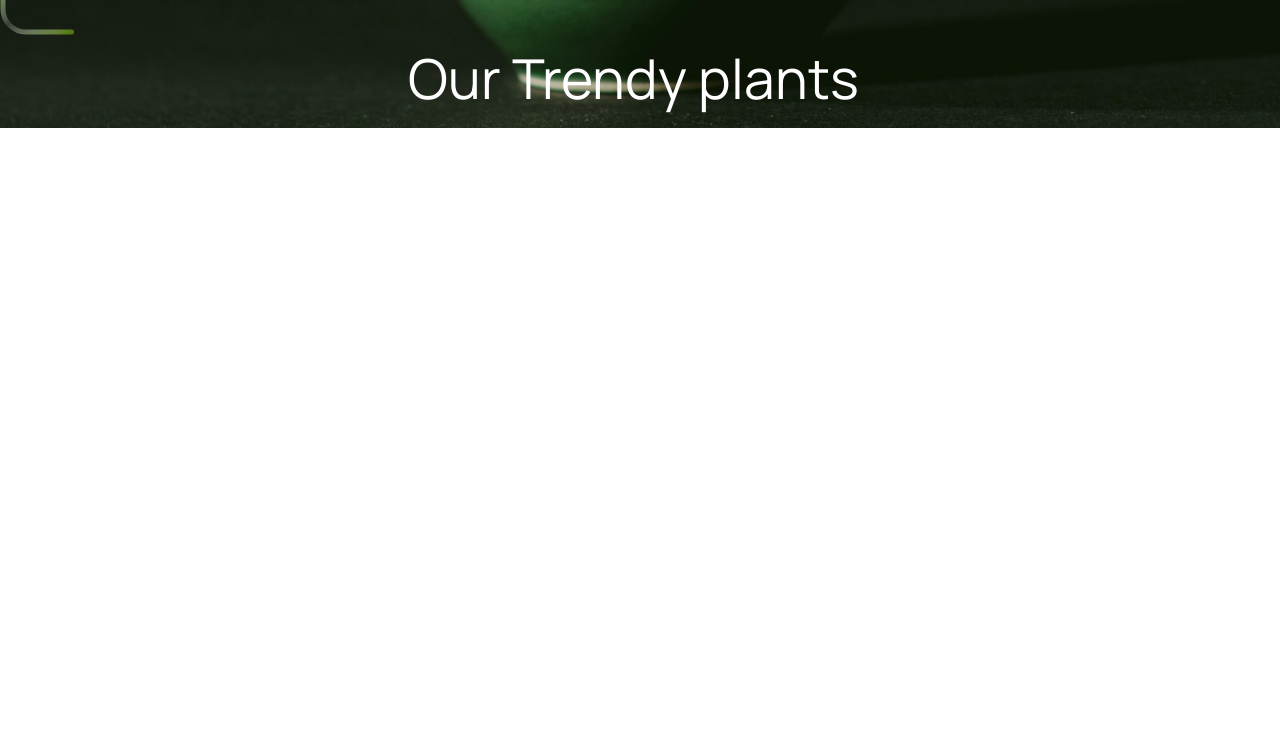
==== commit f865d294: "chenged" ====
--- a/index.html
+++ b/index.html
@@ -44,7 +44,8 @@
       <div class="hero__content">
         <div class="zero_content">
           <h1>Breath Natureal</h1>
-          <br><p class="pragraf-hero">Lorem ipsum dolor sit amet, consectetur adipiscing elit, sed do eiusmod tempor
+          <br>
+          <p class="pragraf-hero">Lorem ipsum dolor sit amet, consectetur adipiscing elit, sed do eiusmod tempor
             incididunt ut labore et dolore
             magna aliqua.</p>
         </div><br>
@@ -68,7 +69,7 @@
               incididunt...
             </p>
           </div>
-        </div>  
+        </div>
 
       </div>
       </div>
@@ -84,7 +85,28 @@
 
 
     </section>
+    <section class="hero_1">
+      <div class="vector"><img src="img/Vector 2.svg" alt="">
+        <div class="hero-1_1">
+          <span class="hero-content1_1">Our Trendy plants</span>
+        </div>
+      </div><br><br><br><br>
+      <div class="rectangle">
+        <div><img src="img/b48312dbddc890f7f35ef3964ae1e7900b89782c.png" alt="" class="rose">
+          <div class="rectangle-small">
+            <h2 class="small">For Small Decs Ai Plat</h2>
+          </div>
+          <div class="restagle-prgrf">
+            <p class="restagle-p">Lorem ipsum dolor sit amet, consectetur adipisicing elit. Dicta ipsa officia
+              consequuntur, animi
+              doloremque repudiandae, totam tempora harum nemo illo ut nobis placeat natus libero? </p>
+          </div>
 
+        </div>
+      </div>
+
+
+    </section>
 
   </main>
 
--- a/style.css
+++ b/style.css
@@ -1,4 +1,3 @@
-
 @import url('https://fonts.googleapis.com/css2?family=Inter:ital,opsz,wght@0,14..32,100..900;1,14..32,100..900&family=Manrope:wght@200..800&display=swap');
 
 
@@ -6,7 +5,7 @@
   margin: 0;
   padding: 0;
   box-sizing: border-box;
-  font-family: "Manrope" ,sans-serif;
+  font-family: "Manrope", sans-serif;
 }
 
 html {
@@ -14,7 +13,7 @@
   scroll-behavior: smooth;
 }
 
-/* .lalala */
+
 
 .box {
   position: absolute;
@@ -90,14 +89,14 @@
   left: 20%;
   opacity: 0.75;
   color: white;
-list-style: none;
-
-
-
-  li a{ 
+  list-style: none;
+
+
+
+  li a {
     color: white;
     text-decoration: none;
-   
+
   }
 }
 
@@ -129,13 +128,14 @@
 
 
 
-@media  screen and (max-width:1300px) {
+@media screen and (max-width:1300px) {
   .hero {
     display: flex;
     flex-direction: column;
   }
-  
-}
+
+}
+
 @media screen and (max-width: 480px) {
 
   header {
@@ -234,6 +234,10 @@
   position: relative;
 }
 
+.zero_content {
+  padding-left: 150px;
+}
+
 .hero__content {
   grid-area: content;
   display: flex;
@@ -243,12 +247,13 @@
 }
 
 .hero__content h1 {
-  font-size: 78px;
+  font-size: 80px;
   font-weight: 690;
-  margin-left: 20px;
-}
- .pragraf-hero{
-   font-size: 25px;
+  margin-left: 10px;
+}
+
+.pragraf-hero {
+  font-size: 25px;
   opacity: 0.75;
   border-radius: 3px;
   width: 300px;
@@ -270,7 +275,7 @@
   align-items: center;
   gap: 30px;
   margin-top: 30px;
-  margin-left: 15px;
+  margin-left: 155px;
 }
 
 .btn {
@@ -353,7 +358,7 @@
   width: 512px;
   height: 644px;
   backdrop-filter: blur(10px);
-  border:2px solid rgba(255, 255, 255, 0.05);
+  border: 2px solid rgba(255, 255, 255, 0.05);
   border-radius: 60px;
   padding: 30px;
   text-align: center;
@@ -414,8 +419,8 @@
   align-items: center;
   width: 396px;
   height: 250px;
-  margin-left: 230px;
-  margin-top: 130px;
+  margin-left: 330px;
+  margin-top: 190px;
 
 
 }
@@ -437,7 +442,7 @@
 }
 
 .review__info .text {
-width: 310px;
+  width: 310px;
   font-size: 18px;
   opacity: 0.75;
 }
@@ -448,7 +453,7 @@
 
 /* ---------@media query for section1----------- */
 
-/* @media screen and (max-width: 768px) {
+@media screen and (max-width: 768px) {
   .hero {
     display: flex;
     flex-direction: column;
@@ -528,85 +533,238 @@
   background: url(img/fa0765984e44f85e1a04562f820f1492949a1257.jpg);
   z-index: -1;
   background-position: center;
-  background-size: cover; */
-} 
-@media screen and (max-width: 1300px) {
+  background-size: cover;
+}
+  
+@media screen and (max-width: 368px) {
   .hero {
     display: flex;
     flex-direction: column;
-    padding: 10px 5px;
-    gap: 20px;
+    padding: 10px;
+    gap: 15px;
   }
 
   .hero__content h1 {
-    font-size: 8px;
-
+    font-size: 6px;
+    margin-left: 0;
     text-align: center;
   }
 
   .hero__content p {
-    font-size: 14px;
-    width: 25%;
-  
- 
+    font-size: 6px;
+    width: 100%;
+    height: auto;
+    margin-left: 0;
     text-align: center;
   }
 
   .hero__buttons {
     flex-direction: column;
     align-items: center;
-  
+    margin-left: 0;
   }
 
   .hero__image {
-  
-    height: 90px;
-    width: 25%;
+    position: static;
+    height: 100px;
+    width: 100%;
     background-size: cover;
-    
-    background-position: center;
   }
 
   .hero__card {
-    width: 50%;
-  
-    padding: 7.5px;
+    width: 100%;
+    height: auto;
+    padding: 10px;
     background-size: cover;
-  
+    margin: 0 auto;
   }
 
   .hero__card img {
-    width: 25%;
-  
+    width: 100%;
+    height: auto;
     margin-top: 0;
   }
 
   .hero__card h5,
   .hero__card h2,
   .hero__card button {
- 
+    margin-left: 0;
     text-align: center;
   }
 
   .hero__review {
     flex-direction: column;
     width: 25%;
-   
-    
-    padding: 7.5px;
-    text-align: center;
+    height: auto;
+    margin: 0 auto;
+    padding: 5px;
   }
 
   .avatar {
-    margin: 0 auto;
-  }
-
-  .review__info .text {
-    font-size: 8px;
-  }
-
-  .review__info .name {
-    font-size: 10px;
-  }
-}
-
+    margin: 0;
+  }
+
+  .review__info {
+    text-align: center;
+  }
+}
+
+
+  
+
+  @media screen and (max-width: 1300px) {
+    .hero {
+      display: flex;
+      flex-direction: column;
+      padding: 10px 5px;
+      gap: 20px;
+    }
+
+    .hero__content h1 {
+      font-size: 8px;
+
+      text-align: center;
+    }
+
+    .hero__content p {
+      font-size: 14px;
+      width: 25%;
+
+
+      text-align: center;
+    }
+
+    .hero__buttons {
+      flex-direction: column;
+      align-items: center;
+
+    }
+
+    .hero__image {
+
+      height: 30px;
+      width: 25%;
+      background-size: cover;
+
+      background-position: center;
+    }
+
+    .hero__card {
+      width: 25%;
+
+      padding: 7.5px;
+      background-size: cover;
+
+    }
+
+    .hero__card img {
+      width: 25%;
+
+      margin-top: 0;
+    }
+
+    .hero__card h5,
+    .hero__card h2,
+    .hero__card button {
+
+      text-align: center;
+    }
+
+    .hero__review {
+      flex-direction: column;
+      width: 25%;
+
+
+      padding: 7.5px;
+      text-align: center;
+    }
+
+    .avatar {
+      margin: 0 auto;
+    }
+
+    .review__info .text {
+      font-size: 8px;
+    }
+
+    .review__info .name {
+      font-size: 10px;
+    }
+  }
+
+
+  /* -----------------section 1 end------------- */
+  /* ----------section 2 star--------- */
+
+  .hero-1_1 {
+    width: 99vw;
+    display: flex;
+    justify-content: center;
+    text-align: center;
+  }
+
+  .hero-content1_1 {
+
+
+    font-size: 55px;
+    opacity: 1;
+    color: white;
+
+
+  }
+
+  .rectangle {
+    width: 85vw;
+    height: 526px;
+    backdrop-filter: blur(10px);
+    box-shadow: 0px 3px 3px 0px rgba(0, 0, 0, 0.15);
+    opacity: 3;
+    border-radius: 151px;
+    border-width: 14px;
+    border: solid black;
+    margin-left: 145px;
+
+  }
+
+  .rose {
+    width: 20%;
+height: 15%;
+    padding-top: 20px;
+    margin-left: 80px;
+  }
+  .rectangle-small{
+display: flex;
+justify-content: center;
+
+  }
+  .small{
+    width: 450px;
+height: 46px;
+top: 1430px;
+left: 918px;
+color: white;
+opacity: 1;
+display: flex;
+font-size: 40px;
+margin-top: -300px;
+margin-left: 590px;
+
+
+  }
+  .rectangle-prgrf{
+    width: 160px;
+height: 526px;
+top: 1305px;
+left: 64px;
+display: flex;
+justify-content: center;
+opacity: 1;
+border-radius: 151px;
+border-width: 2px;
+
+  }
+  .restagle-p{
+    width:470px;
+    color: white;
+
+  }
